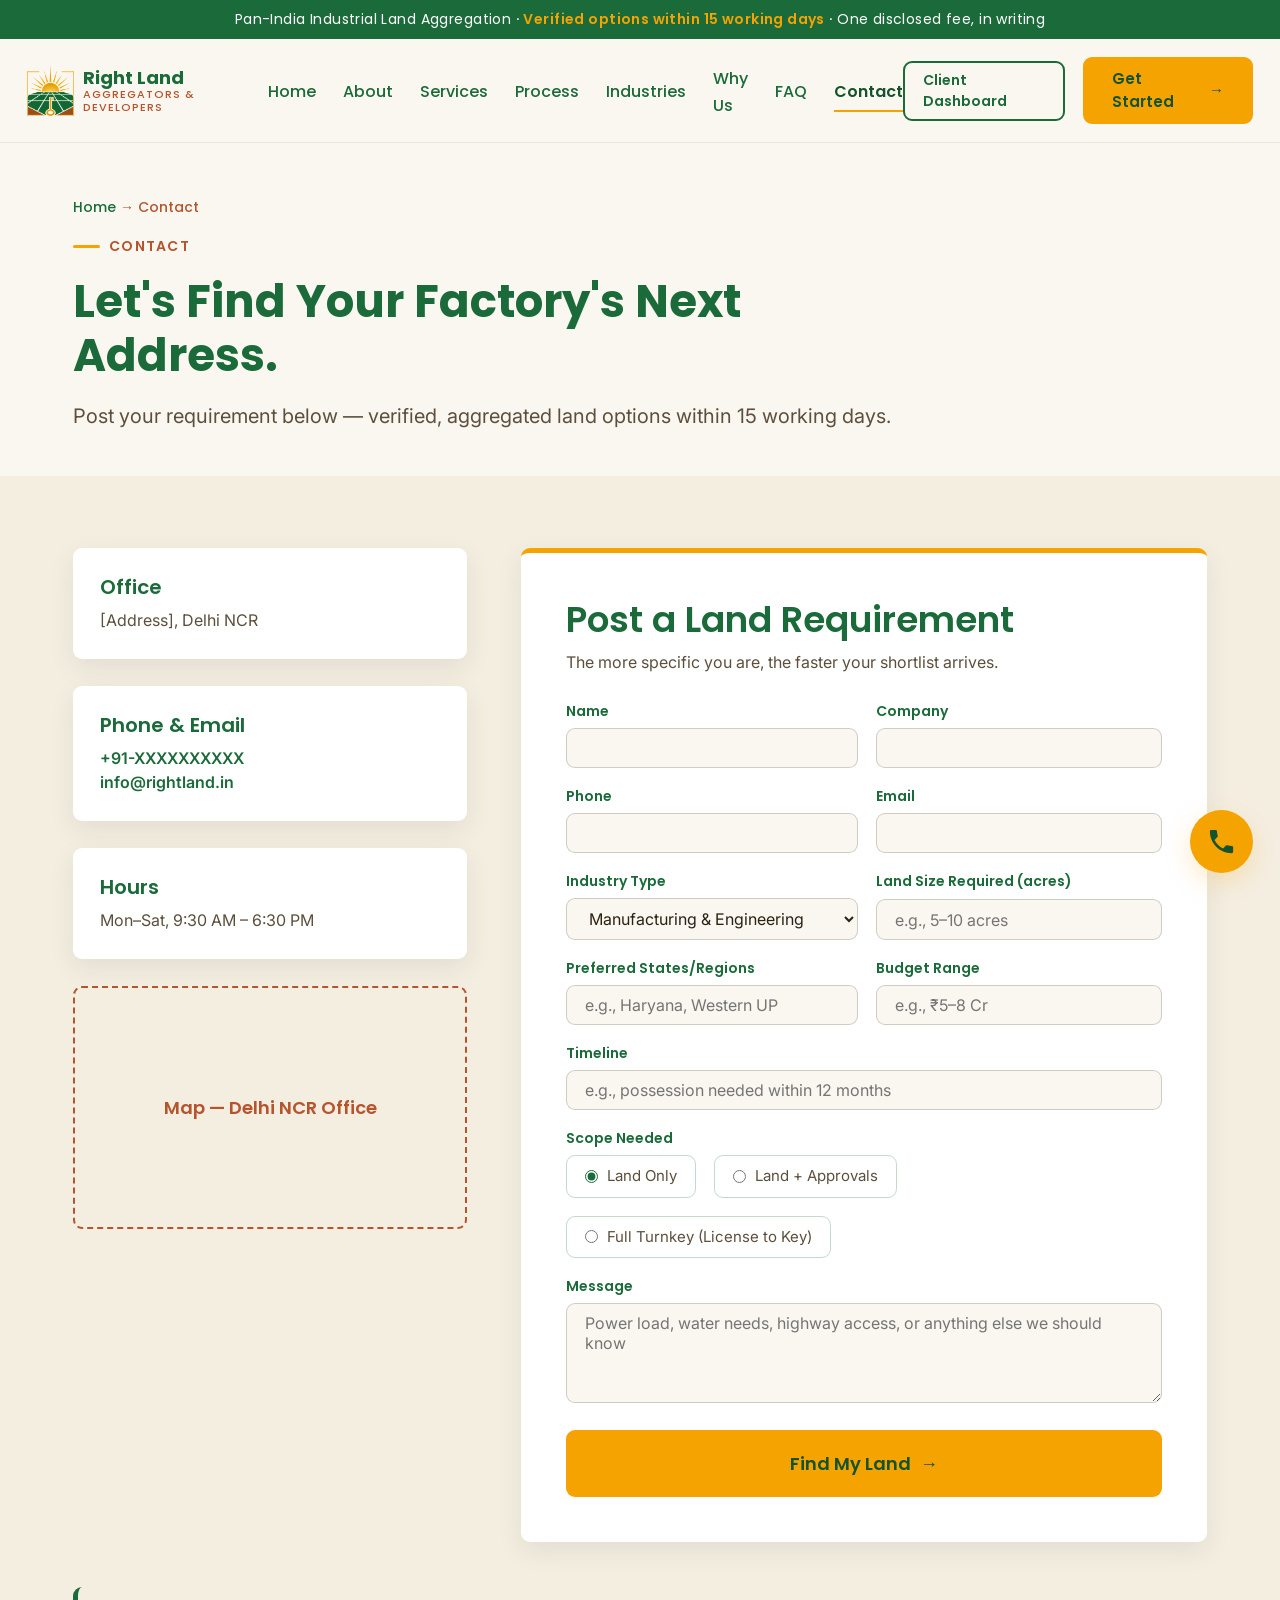
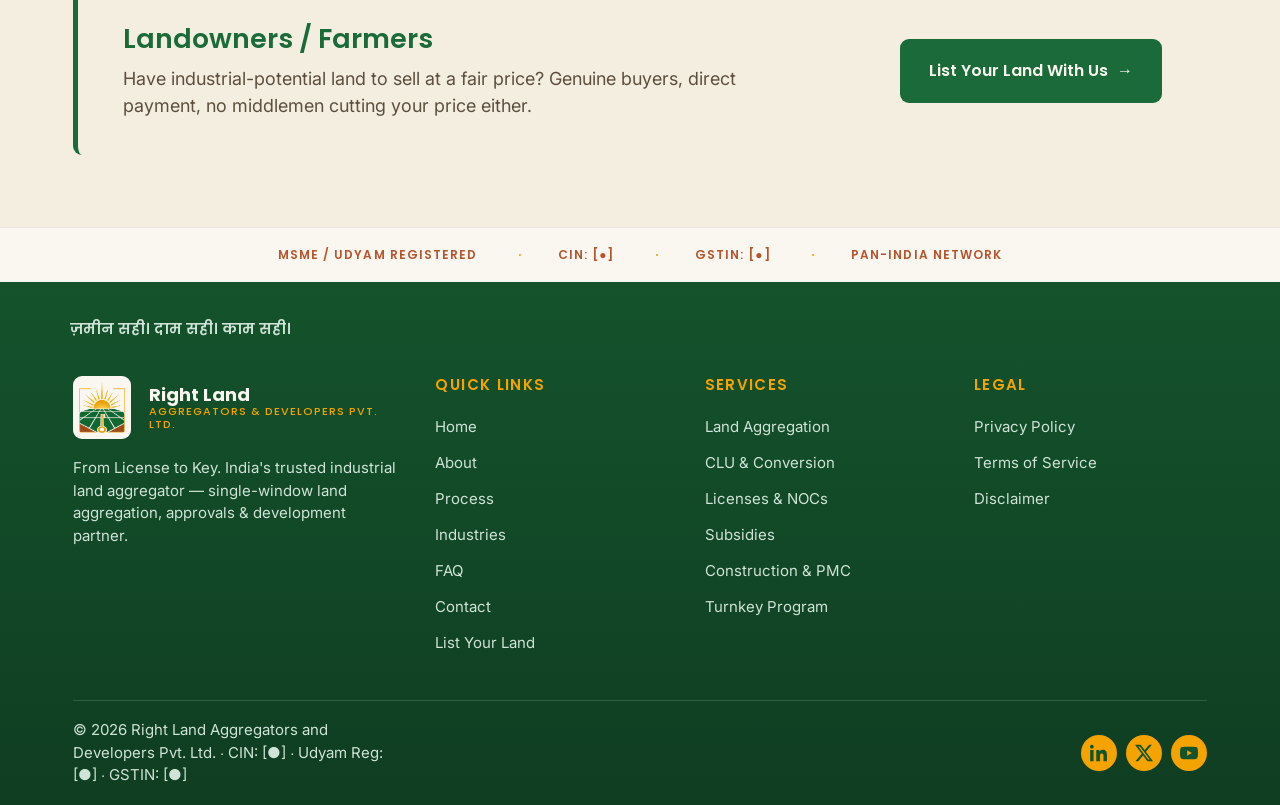
==== contact.html @ abaf85a7 "first commit" ====
<!DOCTYPE html>
<html lang="en">
<head>
<meta charset="UTF-8">
<meta name="viewport" content="width=device-width, initial-scale=1.0">
<title>Contact | Post Your Land Requirement | Right Land Aggregators</title>
<meta name="description" content="Post your industrial land requirement — industry, size, budget, states, timeline. Right Land, Delhi NCR. Landowners: list your land with us for direct, fair-price sale.">
<link rel="preconnect" href="https://fonts.googleapis.com">
<link rel="preconnect" href="https://fonts.gstatic.com" crossorigin>
<link href="https://fonts.googleapis.com/css2?family=Poppins:wght@500;600;700&family=Inter:wght@400;500;700&display=swap" rel="stylesheet">
<link rel="stylesheet" href="css/style.css">
</head>
<body data-page="contact.html">
<div id="site-header"></div>

<main>

<section class="page-hero">
  <div class="container">
    <p class="breadcrumbs"><a href="index.html">Home</a> → Contact</p>
    <p class="eyebrow">Contact</p>
    <h1>Let's Find Your Factory's Next Address.</h1>
    <p class="lede">Post your requirement below — verified, aggregated land options within 15 working days.</p>
  </div>
</section>

<section class="section section-alt">
  <div class="container contact-grid">

    <!-- LEFT — office / earth (SW anchor) -->
    <div class="contact-info reveal-left">
      <div class="info-card">
        <h3>Office</h3>
        <p>[Address], Delhi NCR</p>
      </div>
      <div class="info-card">
        <h3>Phone &amp; Email</h3>
        <p><a href="tel:+91XXXXXXXXXX" style="color:var(--green);font-weight:600">+91-XXXXXXXXXX</a></p>
        <p><a href="mailto:info@rightland.in" style="color:var(--green);font-weight:600">info@rightland.in</a></p>
      </div>
      <div class="info-card">
        <h3>Hours</h3>
        <p>Mon–Sat, 9:30 AM – 6:30 PM</p>
      </div>
      <div class="map-ph">Map — Delhi NCR Office</div>
    </div>

    <!-- RIGHT — form / transactions (SE energy) -->
    <div class="reveal d2">
      <div class="form-card">
        <h2 style="margin-bottom:9px">Post a Land Requirement</h2>
        <p style="color:var(--ink-soft);font-size:16px;margin-bottom:27px">The more specific you are, the faster your shortlist arrives.</p>
        <form id="requirementForm">
          <div class="form-grid">
            <div class="field"><label for="f-name">Name</label><input id="f-name" type="text" required autocomplete="name"></div>
            <div class="field"><label for="f-company">Company</label><input id="f-company" type="text" autocomplete="organization"></div>
            <div class="field"><label for="f-phone">Phone</label><input id="f-phone" type="tel" required autocomplete="tel"></div>
            <div class="field"><label for="f-email">Email</label><input id="f-email" type="email" required autocomplete="email"></div>
            <div class="field"><label for="f-industry">Industry Type</label>
              <select id="f-industry">
                <option>Manufacturing &amp; Engineering</option>
                <option>Food Processing &amp; Cold Chains</option>
                <option>Warehousing &amp; Logistics</option>
                <option>Textiles &amp; Apparel</option>
                <option>Pharma &amp; Chemicals</option>
                <option>Auto Components</option>
                <option>Plastics &amp; Packaging</option>
                <option>Renewable Energy / Solar</option>
                <option>MSME / First Factory</option>
                <option>Other</option>
              </select>
            </div>
            <div class="field"><label for="f-size">Land Size Required (acres)</label><input id="f-size" type="text" placeholder="e.g., 5–10 acres"></div>
            <div class="field"><label for="f-states">Preferred States/Regions</label><input id="f-states" type="text" placeholder="e.g., Haryana, Western UP"></div>
            <div class="field"><label for="f-budget">Budget Range</label><input id="f-budget" type="text" placeholder="e.g., ₹5–8 Cr"></div>
            <div class="field full"><label for="f-timeline">Timeline</label><input id="f-timeline" type="text" placeholder="e.g., possession needed within 12 months"></div>
            <div class="field full">
              <label>Scope Needed</label>
              <div class="scope-row">
                <label><input type="radio" name="scope" value="land" checked> Land Only</label>
                <label><input type="radio" name="scope" value="land-approvals"> Land + Approvals</label>
                <label><input type="radio" name="scope" value="turnkey"> Full Turnkey (License to Key)</label>
              </div>
            </div>
            <div class="field full"><label for="f-msg">Message</label><textarea id="f-msg" rows="4" placeholder="Power load, water needs, highway access, or anything else we should know"></textarea></div>
          </div>
          <button type="submit" class="btn btn-gold form-submit">Find My Land <span class="arrow">→</span></button>
        </form>
        <div id="formSuccess" style="display:none;text-align:center;padding:36px 0">
          <p style="font-family:var(--font-head);font-weight:600;font-size:22px;color:var(--green);margin:0 auto">Requirement received.</p>
          <p style="color:var(--ink-soft);margin:18px auto 0">Our team will call you within one working day to confirm the details and start your feasibility report.</p>
        </div>
      </div>
    </div>
  </div>

  <!-- Landowners band -->
  <div class="container">
    <div class="owner-band reveal" id="landowners">
      <div>
        <h3>Landowners / Farmers</h3>
        <p style="color:var(--ink-soft);margin-top:9px;max-width:63ch">Have industrial-potential land to sell at a fair price? Genuine buyers, direct payment, no middlemen cutting your price either.</p>
      </div>
      <a class="btn btn-green" href="mailto:info@rightland.in?subject=List%20My%20Land">List Your Land With Us <span class="arrow">→</span></a>
    </div>
  </div>
</section>

</main>

<div id="site-footer"></div>
<script src="js/components.js"></script>
<script src="js/main.js"></script>
</body>
</html>
---- css/style.css ----
/* ============================================================
   RIGHT LAND AGGREGATORS & DEVELOPERS PVT. LTD.
   Vastu / Numerology aligned design system
   Palette: Gold #F4A300 · Green #1B6B3A · Terracotta #B5542D
            Base #FAF7F0 · Text #2B2115
   Spacing scale: multiples of 9 (9/18/27/36/45/54/72)
   Type scale: 18 / 27 / 36 / 54–72
   ============================================================ */

:root{
  --gold:#F4A300;
  --gold-soft:#FCE3B0;
  --green:#1B6B3A;
  --green-deep:#14532C;
  --terra:#B5542D;
  --terra-deep:#8F4223;
  --base:#FAF7F0;
  --base-warm:#F4EEE1;
  --ink:#2B2115;
  --ink-soft:#5C4F3D;

  --s9:9px; --s18:18px; --s27:27px; --s36:36px;
  --s45:45px; --s54:54px; --s72:72px; --s108:108px;

  --radius:9px;
  --shadow-gold:0 9px 27px rgba(244,163,0,.22);
  --shadow-soft:0 9px 27px rgba(43,33,21,.08);

  --font-head:'Poppins',sans-serif;
  --font-body:'Inter',sans-serif;
}

*{margin:0;padding:0;box-sizing:border-box}
html{scroll-behavior:smooth}
body{
  font-family:var(--font-body);
  font-size:18px;
  line-height:1.5;
  color:var(--ink);
  background:var(--base);
  -webkit-font-smoothing:antialiased;
}
img,svg{max-width:100%;display:block}
a{text-decoration:none;color:inherit}
ul{list-style:none}
em,i{font-style:normal} /* Vastu rule: no slanted text anywhere */

h1,h2,h3,h4{font-family:var(--font-head);color:var(--green);line-height:1.2}
h1{font-size:54px;font-weight:700}
h2{font-size:36px;font-weight:600}
h3{font-size:27px;font-weight:600}
h4{font-size:18px;font-weight:600;color:var(--terra)}
p{max-width:72ch}
strong{font-weight:700;color:var(--green-deep)}

.container{max-width:1188px;margin:0 auto;padding:0 var(--s27)}
.section{padding:var(--s72) 0}
.section-alt{background:var(--base-warm)}

/* Section labels — ALL CAPS, letter-spacing .09em */
.eyebrow{
  font-family:var(--font-head);
  font-size:14px;font-weight:600;
  letter-spacing:.09em;text-transform:uppercase;
  color:var(--terra);
  display:flex;align-items:center;gap:var(--s9);
  margin-bottom:var(--s18);
}
.eyebrow::before{content:"";width:27px;height:3px;background:var(--gold);border-radius:3px}

.section-head{margin-bottom:var(--s45)}
.section-head p{color:var(--ink-soft);margin-top:var(--s18)}

/* ---------- Buttons ---------- */
.btn{
  display:inline-flex;align-items:center;gap:var(--s9);
  font-family:var(--font-head);font-weight:600;font-size:16px;
  padding:var(--s18) var(--s27);
  border-radius:var(--radius);
  border:2px solid transparent;
  cursor:pointer;
  transition:transform .3s ease,box-shadow .3s ease,background .3s ease,color .3s ease;
}
.btn:hover{transform:translateY(-6px);box-shadow:var(--shadow-gold)}
.btn-gold{background:var(--gold);color:var(--green-deep)}
.btn-gold:hover{background:#FFB61E}
.btn-green{background:var(--green);color:var(--base)}
.btn-green:hover{background:var(--gold);color:var(--green-deep)}
.btn-outline{border-color:var(--green);color:var(--green);background:transparent}
.btn-outline:hover{background:var(--green);color:var(--base)}
.btn-terra{background:var(--terra);color:var(--base)}
.btn-terra:hover{background:var(--gold);color:var(--green-deep)}
.btn .arrow{transition:transform .3s ease}
.btn:hover .arrow{transform:translateX(6px)} /* movement toward east */

/* ---------- Announcement strip (North — top) ---------- */
.announce{
  background:var(--green);color:#fff;
  font-size:14px;text-align:center;
  padding:var(--s9) var(--s18);
  font-family:var(--font-head);letter-spacing:.03em;
}
.announce span{color:var(--gold);font-weight:600}

/* ---------- Navbar (North / Kuber) ---------- */
.navbar{
  position:sticky;top:0;z-index:100;
  background:var(--base);
  border-bottom:1px solid rgba(43,33,21,.08);
}
.nav-inner{
  display:flex;align-items:center;justify-content:space-between;
  padding:var(--s18) var(--s27);
  max-width:1332px;margin:0 auto;
}
.brand{display:flex;align-items:center;gap:var(--s9)} /* NW — top-left */
.brand-mark{width:auto;height:52px;flex-shrink:0;object-fit:contain}
.brand-name{font-family:var(--font-head);font-weight:700;font-size:18px;color:var(--green);line-height:1.15}
.brand-name small{display:block;font-size:11px;font-weight:500;color:var(--terra);letter-spacing:.09em;text-transform:uppercase}

.nav-links{display:flex;align-items:center;gap:var(--s27)}
.nav-links a{
  font-family:var(--font-head);font-weight:500;font-size:16px;
  color:var(--green);position:relative;padding:var(--s9) 0;
}
.nav-links a::after{                       /* gold underline W→E */
  content:"";position:absolute;left:0;bottom:0;
  width:100%;height:2px;background:var(--gold);
  transform:scaleX(0);transform-origin:left center;
  transition:transform .3s ease;
}
.nav-links a:hover::after,.nav-links a.active::after{transform:scaleX(1)}
.nav-links a.active{color:var(--green-deep);font-weight:600}

.nav-actions{display:flex;align-items:center;gap:var(--s18)} /* NE — top-right, gold CTA */
.nav-cta{padding:var(--s9) var(--s27);font-size:15px}
.nav-login{font-family:var(--font-head);font-size:14px;font-weight:600;color:var(--green);border:2px solid var(--green);border-radius:var(--radius);padding:7px var(--s18);transition:all .3s ease}
.nav-login:hover{background:var(--green);color:var(--base)}

.nav-toggle{display:none;background:none;border:none;cursor:pointer;padding:var(--s9)}
.nav-toggle span{display:block;width:27px;height:3px;background:var(--green);margin:5px 0;border-radius:3px;transition:.3s}

/* ---------- Hero (Ishan light kept in top-right) ---------- */
.hero{overflow:hidden;position:relative}
.hero-grid{
  display:grid;grid-template-columns:1.1fr .9fr;
  gap:var(--s54);align-items:center;
  padding:var(--s72) 0 var(--s54);
}
.hero h1{font-size:63px;line-height:1.12;margin:var(--s18) 0}
.hero h1 .gold{color:var(--gold)}
.hero-sub{font-size:20px;color:var(--ink-soft);max-width:54ch;margin-bottom:var(--s36)}
.hero-ctas{display:flex;gap:var(--s18);flex-wrap:wrap}
.hero-art{position:relative} /* image/device on the RIGHT — east */
.hero-art svg{width:100%;height:auto}

.trust-strip{
  border-top:1px solid rgba(43,33,21,.08);
  padding:var(--s27) 0;
}
.trust-strip ul{
  display:flex;flex-wrap:wrap;gap:var(--s18) var(--s36);
  justify-content:center;
}
.trust-strip li{
  font-family:var(--font-head);font-size:14px;font-weight:600;
  color:var(--terra);display:flex;align-items:center;gap:var(--s9);
  letter-spacing:.03em;
}
.trust-strip li::before{content:"✓";color:var(--gold);font-weight:700}

/* ---------- Split sections (text left / image right = flow to east) ---------- */
.split{display:grid;grid-template-columns:1fr 1fr;gap:var(--s54);align-items:center}
.split .art{display:flex;justify-content:center}

/* ---------- Problem list ---------- */
.pain-list li{
  display:flex;gap:var(--s18);align-items:flex-start;
  padding:var(--s18) 0;border-bottom:1px solid rgba(43,33,21,.08);
}
.pain-list li:last-child{border-bottom:none}
.pain-icon{width:36px;height:36px;flex-shrink:0;border-radius:50%;
  background:var(--base-warm);border:2px solid var(--terra);
  display:flex;align-items:center;justify-content:center;
  color:var(--terra);font-weight:700;font-family:var(--font-head);font-size:16px}
.pain-list strong{color:var(--terra)}
.pain-punch{
  margin-top:var(--s27);padding:var(--s18) var(--s27);
  border-left:5px solid var(--gold);background:var(--base-warm);
  border-radius:0 var(--radius) var(--radius) 0;
  font-family:var(--font-head);font-weight:600;font-size:20px;color:var(--green-deep);
}

/* ---------- Solution chain ---------- */
.chain{display:grid;gap:var(--s18);margin-top:var(--s36)}
.chain-row{
  display:flex;align-items:flex-start;gap:var(--s18);
  background:#fff;border:1px solid rgba(27,107,58,.15);
  border-radius:var(--radius);padding:var(--s18) var(--s27);
  transition:transform .3s ease,box-shadow .3s ease;
}
.chain-row:hover{transform:translateY(-6px);box-shadow:var(--shadow-gold)}
.chain-row .chip{
  font-family:var(--font-head);font-weight:700;font-size:15px;
  color:var(--green);white-space:nowrap;min-width:135px;
  display:flex;align-items:center;gap:var(--s9);
}
.chain-row .chip::after{content:"→";color:var(--gold)}
.chain-row p{color:var(--ink-soft);font-size:16px}
.solution-punch{
  margin-top:var(--s36);text-align:center;
  font-family:var(--font-head);font-weight:600;font-size:22px;color:var(--green-deep);
}
.solution-punch span{color:var(--gold)}

/* ---------- Service cards — 6 in 3×2 (Jupiter grid) ---------- */
.cards-3{display:grid;grid-template-columns:repeat(3,1fr);gap:var(--s27)}
.card{
  background:#fff;border:1px solid rgba(27,107,58,.12);
  border-radius:var(--radius);padding:var(--s36) var(--s27);
  transition:transform .3s ease,box-shadow .3s ease,border-color .3s ease;
  display:flex;flex-direction:column;gap:var(--s18);
}
.card:hover{transform:translateY(-9px);box-shadow:var(--shadow-gold);border-color:var(--gold)}
.card .icon{width:54px;height:54px}
.card h3{font-size:21px}
.card p{color:var(--ink-soft);font-size:16px;flex-grow:1}
.card .more{
  font-family:var(--font-head);font-weight:600;font-size:15px;color:var(--green);
  display:inline-flex;align-items:center;gap:var(--s9);
}
.card .more span{color:var(--gold);transition:transform .3s ease}
.card:hover .more span{transform:translateX(6px)}

/* ---------- Process — 3 phases, steps nested ---------- */
.phases{display:grid;grid-template-columns:repeat(3,1fr);gap:var(--s27)}
.phase{
  background:#fff;border-radius:var(--radius);
  border-top:5px solid var(--gold);
  box-shadow:var(--shadow-soft);
  padding:var(--s36) var(--s27);
}
.phase-tag{
  font-family:var(--font-head);font-weight:700;font-size:15px;
  letter-spacing:.09em;color:var(--gold);
}
.phase h3{margin:var(--s9) 0 var(--s18)}
.phase ol{list-style:none;counter-reset:step;display:grid;gap:var(--s18)}
.phase ol li{
  counter-increment:step;display:flex;gap:var(--s18);align-items:flex-start;
  font-size:16px;color:var(--ink-soft);
}
.phase ol li::before{
  content:counter(step);
  font-family:var(--font-head);font-weight:700;font-size:14px;
  width:27px;height:27px;flex-shrink:0;border-radius:50%;
  background:var(--base-warm);color:var(--green);
  border:2px solid var(--green);
  display:flex;align-items:center;justify-content:center;
}
.phase ol li strong{display:block;color:var(--green-deep);font-size:16px}
.phase-arrow{display:flex;align-items:center;justify-content:center;color:var(--gold);font-size:36px;font-family:var(--font-head)}

/* ---------- Comparison table ---------- */
.compare{width:100%;border-collapse:separate;border-spacing:0;background:#fff;border-radius:var(--radius);overflow:hidden;box-shadow:var(--shadow-soft)}
.compare th{
  font-family:var(--font-head);font-size:18px;padding:var(--s18) var(--s27);text-align:left;
}
.compare th:first-child{background:var(--base-warm);color:var(--terra)}
.compare th:last-child{background:var(--green);color:var(--gold)}
.compare td{padding:var(--s18) var(--s27);font-size:16px;border-top:1px solid rgba(43,33,21,.08);vertical-align:top}
.compare td:first-child{color:var(--ink-soft);width:50%}
.compare td:last-child{color:var(--green-deep);font-weight:500;background:rgba(27,107,58,.04)}
.compare td:last-child::before{content:"✓ ";color:var(--gold);font-weight:700}

/* ---------- Stats — 3 blocks, gold numerals (Lakshmi) ---------- */
.stats{display:grid;grid-template-columns:repeat(3,1fr);gap:var(--s27);text-align:center}
.stat{padding:var(--s36) var(--s18)}
.stat .num{
  font-family:var(--font-head);font-weight:700;font-size:72px;color:var(--gold);
  line-height:1;display:block;
}
.stat .lbl{font-family:var(--font-head);font-weight:600;color:var(--green);font-size:18px;display:block;margin-top:var(--s9)}
.stat p{font-size:15px;color:var(--ink-soft);margin:var(--s9) auto 0;max-width:36ch}

/* ---------- Industries ---------- */
.pill-grid{display:grid;grid-template-columns:repeat(3,1fr);gap:var(--s18)}
.pill{
  background:#fff;border:1px solid rgba(27,107,58,.15);border-radius:var(--radius);
  padding:var(--s18) var(--s27);display:flex;align-items:center;gap:var(--s18);
  font-family:var(--font-head);font-weight:600;color:var(--green);font-size:16px;
  transition:transform .3s ease,box-shadow .3s ease;
}
.pill:hover{transform:translateY(-6px);box-shadow:var(--shadow-gold)}
.pill svg{width:27px;height:27px;flex-shrink:0}
.pill small{display:block;font-family:var(--font-body);font-weight:400;color:var(--ink-soft);font-size:13px;margin-top:2px}

/* ---------- Final CTA ---------- */
.cta-final{
  background:linear-gradient(180deg,var(--base) 0%,var(--gold-soft) 140%);
  text-align:center;
}
.cta-final h2{font-size:45px;max-width:22ch;margin:0 auto var(--s18)}
.cta-final p{margin:0 auto var(--s36);color:var(--ink-soft)}
.cta-final .hero-ctas{justify-content:center}

/* ---------- Compliance ribbon (site sits on legal foundation) ---------- */
.ribbon{
  background:var(--base);
  border-top:1px solid rgba(43,33,21,.08);
  padding:var(--s18) 0;
}
.ribbon ul{display:flex;flex-wrap:wrap;gap:var(--s9) var(--s36);justify-content:center}
.ribbon li{
  font-family:var(--font-head);font-size:12px;font-weight:600;
  letter-spacing:.09em;text-transform:uppercase;color:var(--terra);
}
.ribbon li:not(:last-child)::after{content:" ∙";color:var(--gold);margin-left:var(--s36)}

/* ---------- Footer (SW — terracotta earth) ---------- */
.footer{background:linear-gradient(180deg,var(--green-deep) 0%,#0F3D21 100%);color:var(--base)}
.footer-tagline{
  text-align:center;padding:var(--s36) var(--s27) 0;
  font-family:var(--font-head);font-weight:600;font-size:21px;color:var(--gold);
}
.footer-grid{
  display:grid;grid-template-columns:1.4fr 1fr 1fr 1fr;
  gap:var(--s36);padding:var(--s36) 0 var(--s45);
}
.footer h4{color:var(--gold);font-size:15px;letter-spacing:.09em;text-transform:uppercase;margin-bottom:var(--s18)}
.footer p{font-size:15px;color:#CFE3D6;max-width:36ch}
.footer ul{display:grid;gap:var(--s9)}
.footer ul a{font-size:15px;color:#CFE3D6;transition:color .3s ease}
.footer ul a:hover{color:var(--gold)}
.footer-brand{display:flex;align-items:center;gap:var(--s18);margin-bottom:var(--s18)}
.footer-brand .brand-mark{background:var(--base);border-radius:var(--radius);padding:6px;height:63px}
.footer-brand .brand-name{color:var(--base)}
.footer-brand .brand-name small{color:var(--gold)}

.footer-base{
  border-top:1px solid rgba(250,247,240,.15);
  padding:var(--s18) 0;
  display:flex;justify-content:space-between;align-items:center;gap:var(--s18);flex-wrap:wrap;
}
.footer-legal{font-size:13px;color:#A9C8B4} /* bottom-left — SW anchor */
.footer-social{display:flex;gap:var(--s9)}  /* bottom-right — gold circles */
.footer-social a{
  width:36px;height:36px;border-radius:50%;background:var(--gold);
  display:flex;align-items:center;justify-content:center;
  transition:transform .3s ease;
}
.footer-social a:hover{transform:translateY(-6px)}
.footer-social svg{width:18px;height:18px;fill:var(--green-deep)}

/* ---------- Floating action (SE — Agneya fire corner) ---------- */
.float-cta{
  position:fixed;right:var(--s27);bottom:var(--s27);z-index:99;
  width:63px;height:63px;border-radius:50%;
  background:var(--gold);box-shadow:var(--shadow-gold);
  display:flex;align-items:center;justify-content:center;
  transition:transform .3s ease;
}
.float-cta:hover{transform:translateY(-6px)}
.float-cta svg{width:31px;height:31px;fill:var(--green-deep)}

/* ---------- Page hero (inner pages) ---------- */
.page-hero{padding:var(--s54) 0 var(--s45)}
.breadcrumbs{ /* NW — top-left, movement */
  font-family:var(--font-head);font-size:14px;color:var(--terra);
  margin-bottom:var(--s18);font-weight:500;
}
.breadcrumbs a{color:var(--green)}
.breadcrumbs a:hover{color:var(--gold)}
.page-hero h1{font-size:45px;max-width:24ch}
.page-hero .lede{font-size:20px;color:var(--ink-soft);margin-top:var(--s18);max-width:63ch}

/* ---------- Service detail blocks ---------- */
.svc-block{
  background:#fff;border-radius:var(--radius);box-shadow:var(--shadow-soft);
  padding:var(--s45);margin-bottom:var(--s45);
  border-left:5px solid var(--gold);
}
.svc-block h2{display:flex;align-items:center;gap:var(--s18)}
.svc-block h2 svg{width:45px;height:45px;flex-shrink:0}
.svc-block .promise{
  margin-top:var(--s27);padding:var(--s18) var(--s27);
  background:var(--base-warm);border-radius:var(--radius);
  font-family:var(--font-head);font-weight:600;color:var(--green-deep);
}
.check-list{display:grid;gap:var(--s9);margin-top:var(--s18)}
.check-list li{display:flex;gap:var(--s9);align-items:flex-start;color:var(--ink-soft);font-size:16px}
.check-list li::before{content:"✓";color:var(--gold);font-weight:700;flex-shrink:0}
.check-list.two-col{grid-template-columns:1fr 1fr;gap:var(--s9) var(--s27)}

/* ---------- Timeline (process page, W→E) ---------- */
.timeline{position:relative;display:grid;grid-template-columns:repeat(7,1fr);gap:var(--s18);margin-top:var(--s45)}
.timeline::before{
  content:"";position:absolute;top:27px;left:4%;right:4%;height:3px;
  background:linear-gradient(90deg,var(--terra),var(--gold));border-radius:3px;
}
.t-step{position:relative;text-align:center;padding-top:var(--s54)}
.t-step .dot{
  position:absolute;top:9px;left:50%;transform:translateX(-50%);
  width:36px;height:36px;border-radius:50%;
  background:var(--base);border:3px solid var(--green);
  color:var(--green);font-family:var(--font-head);font-weight:700;font-size:15px;
  display:flex;align-items:center;justify-content:center;z-index:1;
  transition:background .3s ease,color .3s ease;
}
.t-step:hover .dot{background:var(--gold);border-color:var(--gold);color:var(--green-deep)}
.t-step h4{color:var(--green);font-size:16px;margin-bottom:var(--s9)}
.t-step p{font-size:14px;color:var(--ink-soft)}

/* ---------- FAQ accordion ---------- */
.faq-item{
  background:#fff;border:1px solid rgba(27,107,58,.12);
  border-radius:var(--radius);margin-bottom:var(--s18);overflow:hidden;
}
.faq-q{
  width:100%;background:none;border:none;cursor:pointer;
  display:flex;justify-content:space-between;align-items:center;gap:var(--s18);
  padding:var(--s18) var(--s27);text-align:left;
  font-family:var(--font-head);font-weight:600;font-size:18px;color:var(--green);
}
.faq-q .plus{color:var(--gold);font-size:27px;font-weight:600;transition:transform .3s ease;line-height:1}
.faq-item.open .plus{transform:rotate(45deg)}
.faq-a{max-height:0;overflow:hidden;transition:max-height .4s ease}
.faq-a p{padding:0 var(--s27) var(--s27);color:var(--ink-soft);font-size:16px}

/* ---------- Values / mission ---------- */
.mission-band{
  background:var(--green);color:var(--base);
  border-radius:var(--radius);padding:var(--s45);
  display:grid;grid-template-columns:1fr 1fr;gap:var(--s45);
}
.mission-band h3{color:var(--gold)}
.mission-band p{color:#E5F0E9;margin-top:var(--s9);font-size:17px}
.values-grid{display:grid;grid-template-columns:repeat(3,1fr);gap:var(--s27);margin-top:var(--s27)}

/* ---------- Contact ---------- */
.contact-grid{display:grid;grid-template-columns:1fr 1.2fr;gap:var(--s54);align-items:start}
.form-card{
  background:#fff;border-radius:var(--radius);box-shadow:var(--shadow-soft);
  padding:var(--s45);border-top:5px solid var(--gold);
}
.form-grid{display:grid;grid-template-columns:1fr 1fr;gap:var(--s18)}
.field{display:grid;gap:6px}
.field.full{grid-column:1/-1}
.field label{font-family:var(--font-head);font-weight:600;font-size:14px;color:var(--green)}
.field input,.field select,.field textarea{
  font-family:var(--font-body);font-size:16px;color:var(--ink);
  padding:var(--s9) var(--s18);border:1px solid rgba(43,33,21,.2);
  border-radius:var(--radius);background:var(--base);
  transition:border-color .3s ease,box-shadow .3s ease;
}
.field input:focus,.field select:focus,.field textarea:focus{
  outline:none;border-color:var(--gold);box-shadow:0 0 0 3px rgba(244,163,0,.2);
}
.scope-row{display:flex;gap:var(--s18);flex-wrap:wrap}
.scope-row label{
  display:flex;align-items:center;gap:var(--s9);
  font-size:15px;color:var(--ink-soft);font-family:var(--font-body);font-weight:400;
  border:1px solid rgba(27,107,58,.25);border-radius:var(--radius);
  padding:var(--s9) var(--s18);cursor:pointer;transition:all .3s ease;
}
.scope-row label:hover{border-color:var(--gold);background:var(--gold-soft)}
.scope-row input{accent-color:var(--green)}
.form-submit{width:100%;justify-content:center;font-size:18px;margin-top:var(--s27)}

.contact-info .info-card{
  background:#fff;border-radius:var(--radius);box-shadow:var(--shadow-soft);
  padding:var(--s27);margin-bottom:var(--s27);
}
.contact-info .info-card h3{font-size:20px;margin-bottom:var(--s9)}
.contact-info .info-card p{color:var(--ink-soft);font-size:16px}
.map-ph{
  background:var(--base-warm);border-radius:var(--radius);
  height:243px;display:flex;align-items:center;justify-content:center;
  color:var(--terra);font-family:var(--font-head);font-weight:600;
  border:2px dashed var(--terra);
}
.owner-band{
  margin-top:var(--s45);background:var(--base-warm);
  border-radius:var(--radius);padding:var(--s36) var(--s45);
  display:flex;justify-content:space-between;align-items:center;gap:var(--s27);flex-wrap:wrap;
  border-left:5px solid var(--green);
}

/* ---------- Reveal animations: fade-UP / slide W→E only ---------- */
.reveal{opacity:0;transform:translateY(27px);transition:opacity .7s ease,transform .7s ease}
.reveal-left{opacity:0;transform:translateX(-27px);transition:opacity .7s ease,transform .7s ease}
.reveal.in,.reveal-left.in{opacity:1;transform:none}
.d1{transition-delay:.09s}.d2{transition-delay:.18s}.d3{transition-delay:.27s}
.d4{transition-delay:.36s}.d5{transition-delay:.45s}.d6{transition-delay:.54s}

@media (prefers-reduced-motion:reduce){
  *,*::before,*::after{animation:none!important;transition:none!important}
  .reveal,.reveal-left{opacity:1;transform:none}
}

/* Scroll progress — gold line growing W→E */
.scroll-progress{position:fixed;top:0;left:0;height:3px;background:var(--gold);width:0;z-index:200}

:focus-visible{outline:3px solid var(--gold);outline-offset:2px}

/* ---------- Responsive ---------- */
@media (max-width:1024px){
  .hero h1{font-size:45px}
  .cards-3,.phases,.pill-grid,.values-grid,.stats{grid-template-columns:repeat(2,1fr)}
  .timeline{grid-template-columns:repeat(4,1fr)}
  .timeline::before{display:none}
  .footer-grid{grid-template-columns:1fr 1fr}
}
@media (max-width:768px){
  h1{font-size:36px}
  .hero h1{font-size:36px}
  h2{font-size:27px}
  .hero-grid,.split,.contact-grid,.mission-band{grid-template-columns:1fr}
  .hero-art{order:-1;max-width:378px;margin:0 auto}
  .cards-3,.phases,.pill-grid,.values-grid,.stats,.form-grid{grid-template-columns:1fr}
  .timeline{grid-template-columns:1fr;gap:var(--s27)}
  .t-step{text-align:left;padding:0 0 0 var(--s54)}
  .t-step .dot{left:0;top:0;transform:none}
  .field.full{grid-column:auto}
  .nav-links{
    display:none;position:absolute;top:100%;left:0;right:0;
    background:var(--base);flex-direction:column;align-items:flex-start;
    padding:var(--s27);gap:var(--s18);border-bottom:1px solid rgba(43,33,21,.1);
    box-shadow:var(--shadow-soft);
  }
  .nav-links.open{display:flex}
  .nav-toggle{display:block}
  .nav-login{display:none}
  .page-hero h1{font-size:31px}
  .cta-final h2{font-size:31px}
  .footer-grid{grid-template-columns:1fr}
  .footer-base{flex-direction:column;align-items:flex-start}
  .compare th,.compare td{padding:var(--s9) var(--s18);font-size:14px}
}

/* ---------- Hero: client-dashboard land file mock ---------- */
.file-stack{position:relative;max-width:459px;margin-left:auto;padding:var(--s18) 0 var(--s36)}
.file-card-back{
  position:absolute;inset:0;
  top:36px;left:27px;right:-18px;bottom:0;
  background:var(--base-warm);
  border:1px solid rgba(43,33,21,.08);
  border-radius:var(--radius);
}
.file-card{
  position:relative;
  background:#fff;
  border:1px solid rgba(43,33,21,.1);
  border-top:4px solid var(--gold);
  border-radius:var(--radius);
  box-shadow:0 27px 54px rgba(43,33,21,.12);
  padding:var(--s27);
}
.fc-head{display:flex;justify-content:space-between;align-items:flex-start;gap:var(--s18);
  padding-bottom:var(--s18);border-bottom:1px solid rgba(43,33,21,.08);margin-bottom:var(--s18)}
.fc-label{
  font-family:var(--font-head);font-size:11px;font-weight:600;
  letter-spacing:.09em;text-transform:uppercase;color:var(--terra);
}
.fc-title{font-family:var(--font-head);font-weight:700;font-size:21px;color:var(--green);margin-top:4px}
.fc-sub{font-size:13px;color:var(--ink-soft);margin-top:2px}
.fc-sun{ /* restrained sun device, top-right of the card — Ishan */
  width:36px;height:36px;border-radius:50%;flex-shrink:0;
  background:radial-gradient(circle at 50% 50%,var(--gold) 0 52%,transparent 54%);
  border:1px solid rgba(244,163,0,.5);
  box-shadow:0 0 0 5px rgba(244,163,0,.12);
}
.fc-milestones{display:grid;gap:0;position:relative}
.fc-milestones li{
  display:flex;gap:var(--s18);align-items:flex-start;position:relative;
  padding:var(--s9) 0 var(--s18) 0;
}
.fc-milestones li:not(:last-child)::before{ /* connector */
  content:"";position:absolute;left:13px;top:36px;bottom:0;width:2px;
  background:rgba(27,107,58,.15);
}
.fc-milestones li.done:not(:last-child)::before{background:var(--green)}
.fc-dot{
  width:27px;height:27px;border-radius:50%;flex-shrink:0;z-index:1;
  display:flex;align-items:center;justify-content:center;
  font-size:13px;font-weight:700;
  background:#fff;border:2px solid rgba(27,107,58,.3);color:transparent;
  margin-top:2px;
}
.fc-milestones li.done .fc-dot{background:var(--green);border-color:var(--green);color:var(--gold)}
.fc-milestones li.active .fc-dot{
  border-color:var(--gold);
  background:radial-gradient(circle,var(--gold) 0 36%,#fff 40%);
}
.fc-milestones strong{
  display:block;font-family:var(--font-head);font-weight:600;
  font-size:15px;color:var(--green-deep);line-height:1.3;
}
.fc-milestones li.active strong{color:var(--terra)}
.fc-milestones small{font-size:12.5px;color:var(--ink-soft)}
.fc-milestones li:not(.done):not(.active) strong{color:var(--ink-soft)}
.fc-bar{
  margin-top:var(--s9);height:6px;border-radius:6px;width:100%;
  background:rgba(43,33,21,.08);overflow:hidden;
}
.fc-bar span{
  display:block;height:100%;width:72%;border-radius:6px;
  background:linear-gradient(90deg,var(--green),var(--gold));
}
.fc-chip{
  position:absolute;z-index:2;
  background:#fff;border:1px solid rgba(27,107,58,.2);
  border-left:4px solid var(--gold);
  border-radius:var(--radius);
  box-shadow:var(--shadow-soft);
  font-family:var(--font-head);font-weight:600;font-size:13px;color:var(--green);
  padding:var(--s9) var(--s18);white-space:nowrap;
}
.fc-chip-a{top:0;left:-27px}
.fc-chip-b{bottom:9px;right:-9px}
@media (max-width:1100px){
  .fc-chip-a{left:0}
  .fc-chip-b{right:0}
}
@media (max-width:768px){
  .file-stack{margin:0 auto;max-width:414px}
  .fc-chip{position:static;display:inline-block;margin:var(--s9) var(--s9) 0 0;white-space:normal}
  .file-card-back{display:none}
}

/* ---------- File-complete badge + card footer line ---------- */
.fc-complete{
  width:45px;height:45px;border-radius:50%;flex-shrink:0;
  background:var(--green);color:var(--gold);
  font-family:var(--font-head);font-weight:700;font-size:21px;
  display:flex;align-items:center;justify-content:center;
  box-shadow:0 0 0 5px rgba(27,107,58,.12);
}
.fc-footer{
  margin-top:var(--s9);padding-top:var(--s18);
  border-top:1px solid rgba(43,33,21,.08);
  font-family:var(--font-head);font-weight:600;font-size:14px;
  color:var(--terra);text-align:center;
}

/* ---------- About: handover card ---------- */
.handover-card{
  background:#fff;max-width:459px;width:100%;
  border:1px solid rgba(43,33,21,.1);
  border-top:4px solid var(--gold);
  border-radius:var(--radius);
  box-shadow:0 27px 54px rgba(43,33,21,.12);
  padding:var(--s27);
}
.ho-head{padding-bottom:var(--s18);border-bottom:1px solid rgba(43,33,21,.08)}
.ho-key{padding:var(--s27) var(--s9)}
.ho-checks{
  display:flex;flex-wrap:wrap;gap:var(--s9);
  padding-bottom:var(--s18);
}
.ho-checks li{
  font-family:var(--font-head);font-weight:600;font-size:13px;
  color:var(--green-deep);
  background:rgba(27,107,58,.07);
  border:1px solid rgba(27,107,58,.2);
  border-radius:45px;padding:5px var(--s18) 5px var(--s9);
  display:flex;align-items:center;gap:6px;
}
.ho-checks li::before{
  content:"✓";
  width:18px;height:18px;border-radius:50%;flex-shrink:0;
  background:var(--green);color:var(--gold);
  font-size:11px;font-weight:700;
  display:flex;align-items:center;justify-content:center;
}
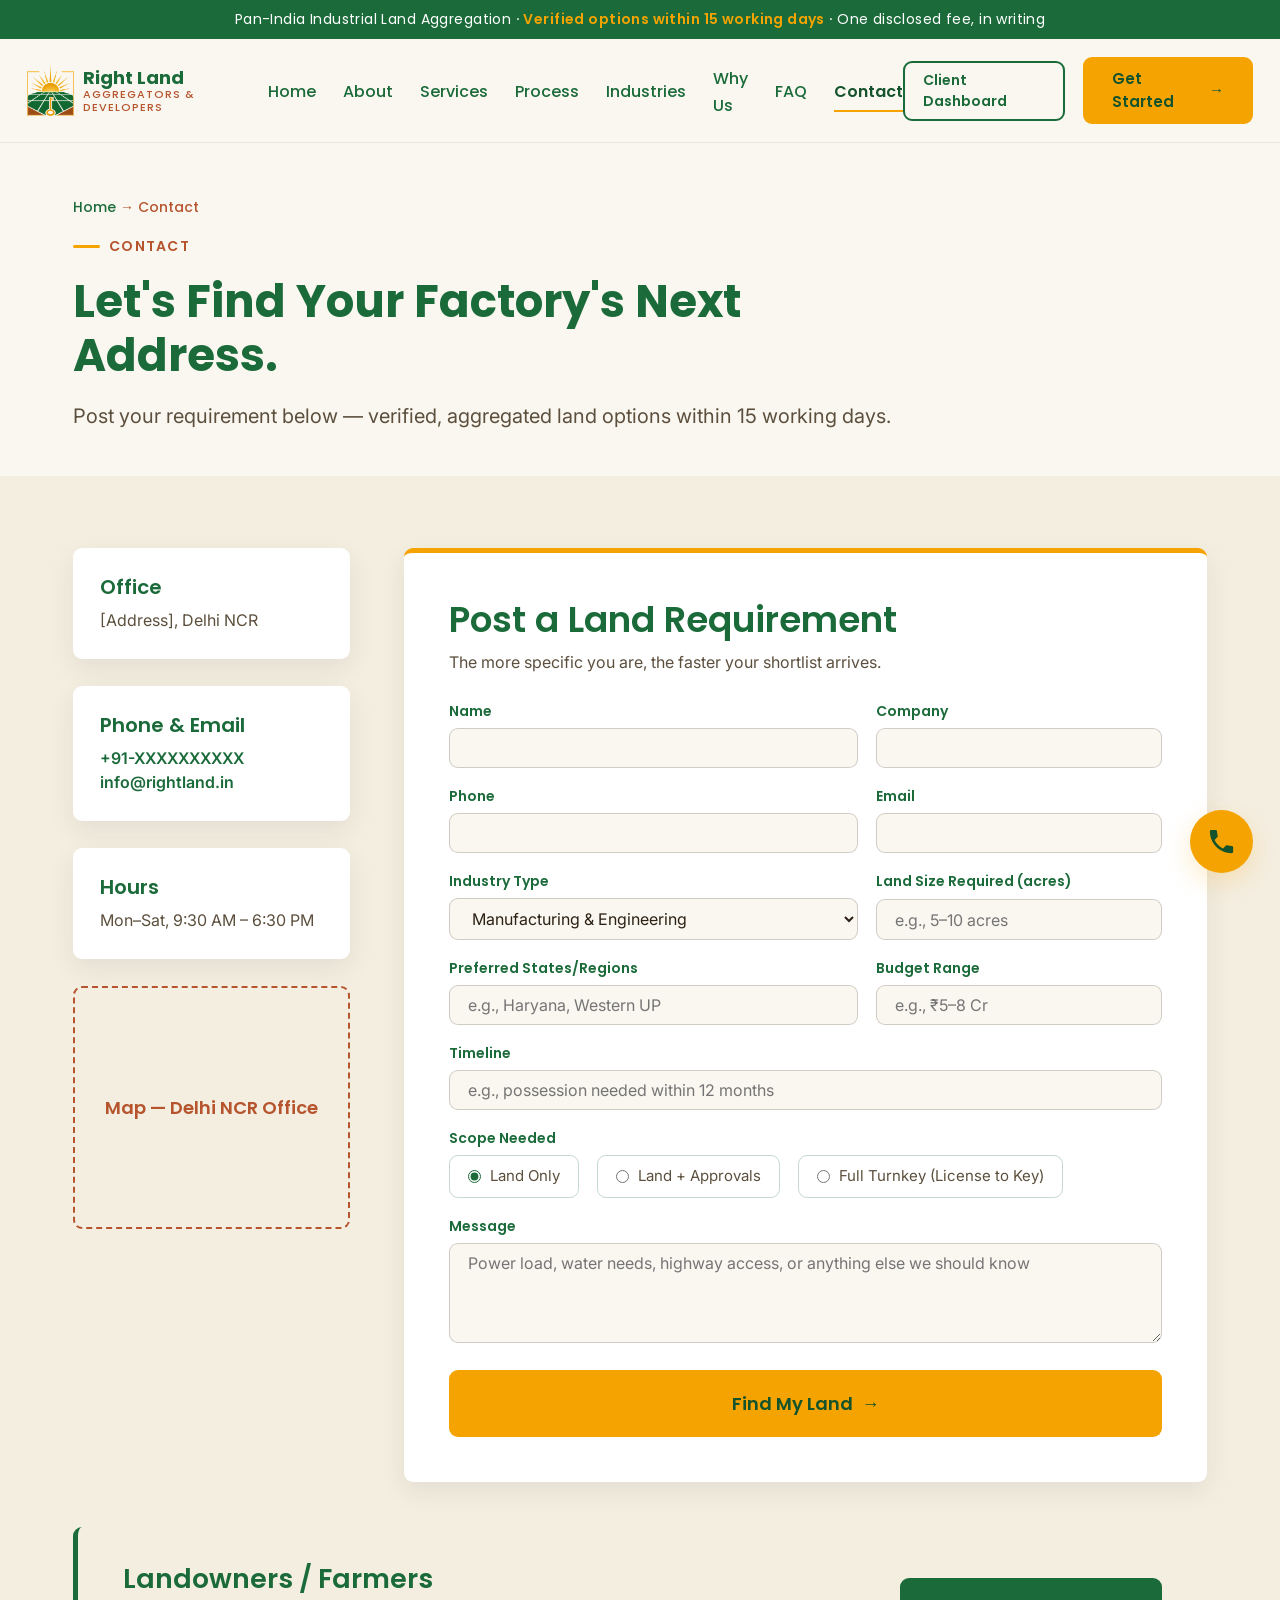
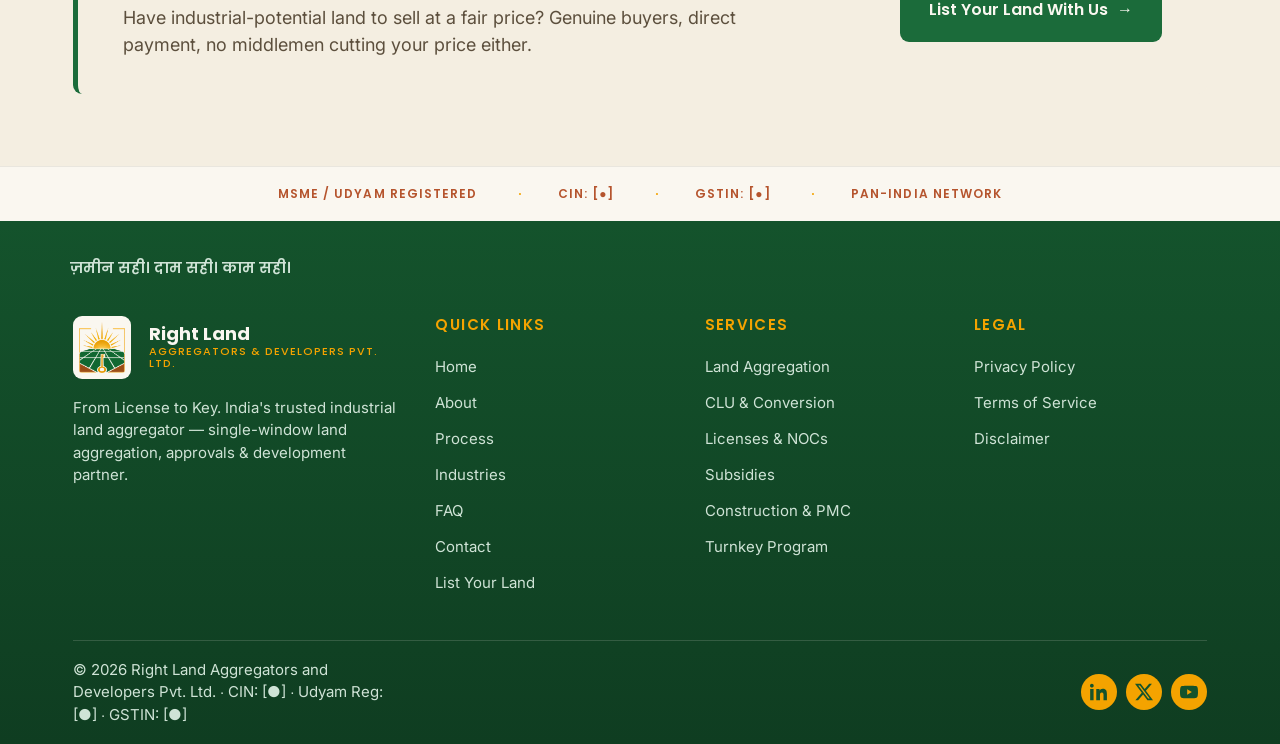
==== commit 333ac9a5: "updated content" ====
--- a/contact.html
+++ b/contact.html
@@ -67,6 +67,13 @@
                 <option>Plastics &amp; Packaging</option>
                 <option>Renewable Energy / Solar</option>
                 <option>MSME / First Factory</option>
+                <option>Commercial — Hotel / Restaurant / Banquet</option>
+                <option>Commercial — Petrol Pump</option>
+                <option>Commercial — Mall / Retail / Showroom</option>
+                <option>Commercial — Bank / Office Space</option>
+                <option>Residential — Group Housing / Residential Park</option>
+                <option>Institutional — Education / Healthcare</option>
+                <option>Institutional — Community / Religious</option>
                 <option>Other</option>
               </select>
             </div>
--- a/css/style.css
+++ b/css/style.css
@@ -32,6 +32,7 @@
 
 *{margin:0;padding:0;box-sizing:border-box}
 html{scroll-behavior:smooth}
+html,body{overflow-x:hidden;max-width:100%}
 body{
   font-family:var(--font-body);
   font-size:18px;
@@ -145,7 +146,7 @@
 .hero-grid{
   display:grid;grid-template-columns:1.1fr .9fr;
   gap:var(--s54);align-items:center;
-  padding:var(--s72) 0 var(--s54);
+  padding-top:var(--s72);padding-bottom:var(--s54);
 }
 .hero h1{font-size:63px;line-height:1.12;margin:var(--s18) 0}
 .hero h1 .gold{color:var(--gold)}
@@ -673,3 +674,121 @@
   font-size:11px;font-weight:700;
   display:flex;align-items:center;justify-content:center;
 }
+
+/* ============================================================
+   MOBILE RESPONSIVE — comprehensive pass (all pages)
+   ============================================================ */
+
+@media (max-width:1024px){
+  .check-list.two-col{grid-template-columns:1fr 1fr}
+  .svc-block{padding:var(--s36)}
+  .compare{min-width:594px} /* keeps two columns readable inside the scroll wrapper */
+}
+
+@media (max-width:768px){
+  /* base rhythm */
+  .container{padding:0 var(--s18)}
+  .section{padding:var(--s54) 0}
+  body{font-size:16px}
+  p{max-width:none}
+
+  /* announcement + navbar */
+  .announce{font-size:12px;padding:7px var(--s9)}
+  .nav-inner{padding:var(--s9) var(--s18)}
+  .brand-mark{height:40px}
+  .brand-name{font-size:15px}
+  .brand-name small{font-size:9px}
+  .nav-cta{padding:7px var(--s18);font-size:13px}
+  .nav-actions{gap:var(--s9)}
+
+  /* hero */
+  .hero-grid{padding-top:var(--s36);padding-bottom:var(--s36);gap:var(--s36)}
+  .hero-sub{font-size:17px}
+  .hero-ctas{flex-direction:column;align-items:stretch}
+  .hero-ctas .btn{justify-content:center;text-align:center}
+  .trust-strip ul{gap:var(--s9) var(--s18);justify-content:flex-start}
+  .trust-strip li{font-size:12px}
+
+  /* dashboard file card */
+  .file-card{padding:var(--s18)}
+  .fc-title{font-size:18px}
+  .fc-milestones strong{font-size:14px}
+  .fc-milestones small{font-size:12px}
+  .fc-complete{width:36px;height:36px;font-size:16px}
+
+  /* handover card (about) */
+  .handover-card{padding:var(--s18);margin:0 auto}
+  .ho-checks li{font-size:12px}
+
+  /* content blocks */
+  .section-head{margin-bottom:var(--s27)}
+  .eyebrow{font-size:12px}
+  .pain-punch{font-size:17px;padding:var(--s18)}
+  .solution-punch{font-size:18px}
+  .chain-row{flex-direction:column;gap:var(--s9);padding:var(--s18)}
+  .chain-row .chip{min-width:0}
+  .card{padding:var(--s27) var(--s18)}
+  .phase{padding:var(--s27) var(--s18)}
+  .stat .num{font-size:54px}
+  .stat{padding:var(--s18) var(--s9)}
+  .stats{gap:var(--s9)}
+
+  /* services page */
+  .svc-block{padding:var(--s27) var(--s18);margin-bottom:var(--s27)}
+  .svc-block h2{font-size:22px;flex-wrap:wrap}
+  .svc-block h2 svg{width:36px;height:36px}
+  .check-list.two-col{grid-template-columns:1fr}
+  .svc-block > div[style*="text-align:right"]{text-align:center!important}
+  .svc-block .btn{width:100%;justify-content:center}
+
+  /* about page */
+  .mission-band{padding:var(--s27) var(--s18);gap:var(--s27)}
+  .pill{padding:var(--s18)}
+
+  /* section CTAs: full-width centred buttons */
+  .section .btn{max-width:100%}
+  .cta-final .hero-ctas .btn{width:100%}
+
+  /* contact page — form first on mobile, office details after */
+  .contact-grid{gap:var(--s36)}
+  .contact-grid > .reveal.d2{order:-1}
+  .form-card{padding:var(--s27) var(--s18)}
+  .scope-row{flex-direction:column;align-items:stretch}
+  .owner-band{padding:var(--s27) var(--s18);flex-direction:column;align-items:flex-start}
+  .owner-band .btn{width:100%;justify-content:center}
+  .map-ph{height:180px}
+
+  /* faq */
+  .faq-q{font-size:16px;padding:var(--s18)}
+  .faq-a p{padding:0 var(--s18) var(--s18)}
+
+  /* footer */
+  .footer-tagline{font-size:18px;padding:var(--s27) var(--s18) 0}
+  .footer-grid{padding:var(--s27) 0 var(--s36);gap:var(--s27)}
+  .footer-brand .brand-mark{height:54px}
+  .ribbon li:not(:last-child)::after{content:"";margin:0}
+  .ribbon ul{gap:var(--s9) var(--s18);justify-content:flex-start}
+  .ribbon li{font-size:11px}
+
+  /* floating call button */
+  .float-cta{width:54px;height:54px;right:var(--s18);bottom:var(--s18)}
+  .float-cta svg{width:26px;height:26px}
+}
+
+@media (max-width:400px){
+  h1,.hero h1{font-size:30px}
+  .page-hero h1{font-size:27px}
+  h2,.cta-final h2{font-size:24px}
+  .nav-cta{padding:6px var(--s9);font-size:12px}
+  .nav-cta .arrow{display:none}
+  .brand-name small{display:none}
+  .stat .num{font-size:45px}
+  .fc-chip{font-size:12px}
+}
+
+/* comfortable tap targets on touch devices */
+@media (pointer:coarse){
+  .nav-links a{padding:var(--s9) 0;min-height:44px;display:flex;align-items:center}
+  .btn{min-height:45px}
+  .faq-q{min-height:54px}
+}
